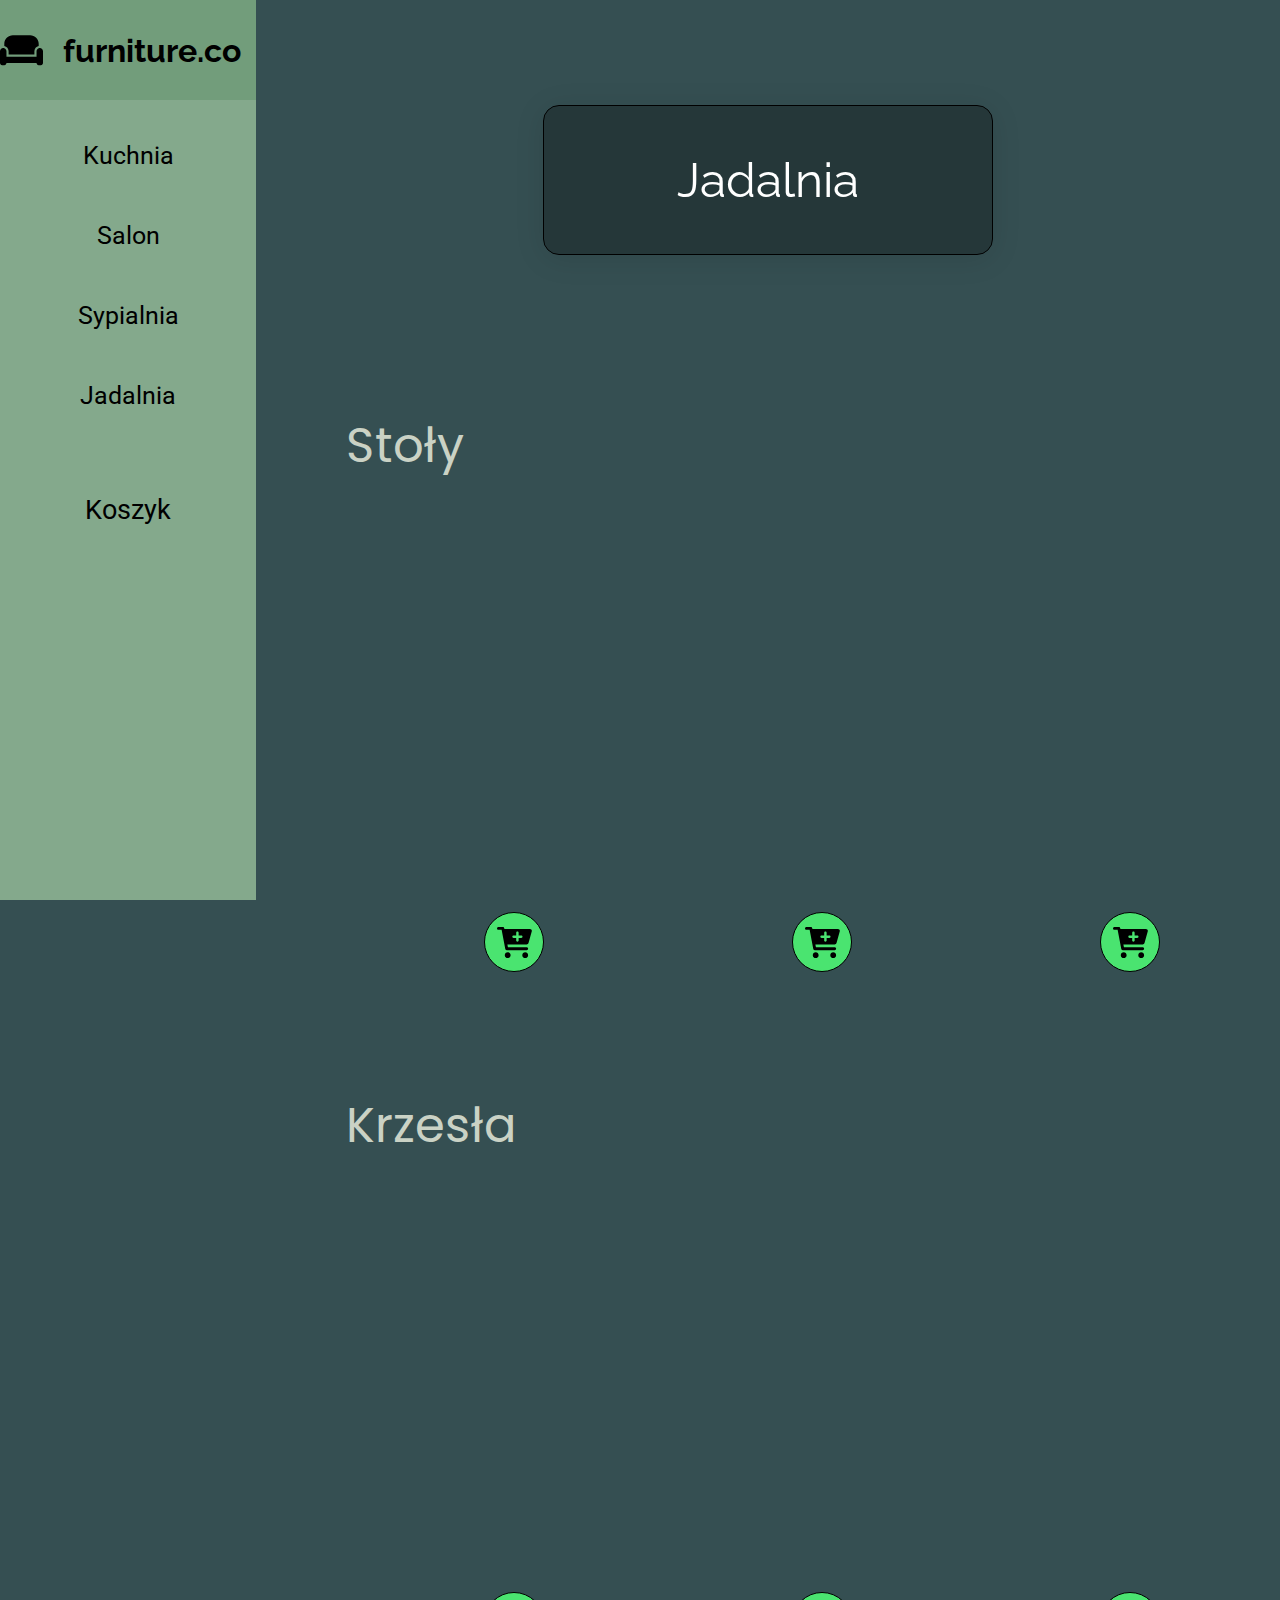
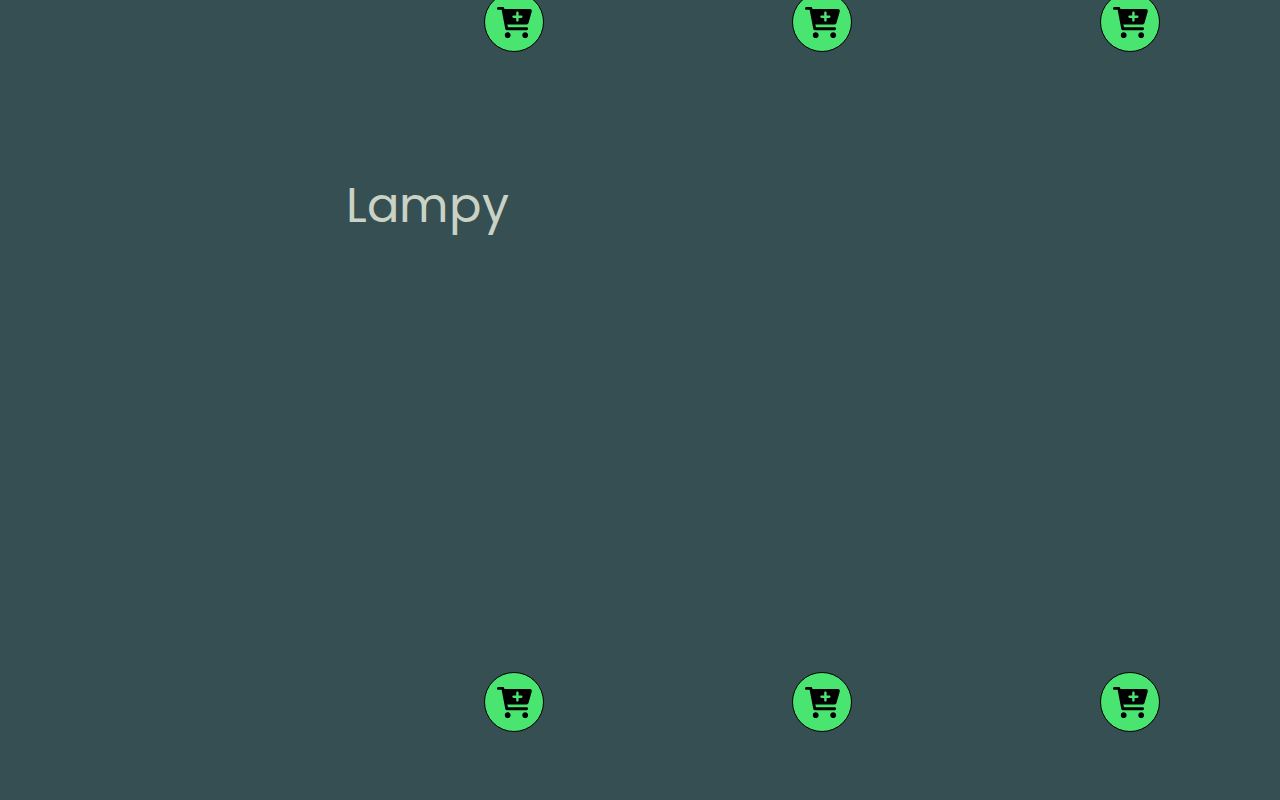
==== jadalnia.html @ c0ae1ecc "Add files via upload" ====
<!DOCTYPE html>
<html lang="en">
<head>
    <meta charset="UTF-8">
    <meta http-equiv="X-UA-Compatible" content="IE=edge">
    <meta name="viewport" content="width=device-width, initial-scale=1.0">
    <title>Document</title>
    <link rel="preconnect" href="https://fonts.googleapis.com">
    <link rel="preconnect" href="https://fonts.gstatic.com" crossorigin>
    <link href="https://fonts.googleapis.com/css2?family=Poppins&family=Raleway:wght@300&family=Roboto:wght@300&display=swap" rel="stylesheet">
    <link rel="stylesheet" href="style.css">
</head>
<body>
    <div class="sidebar">
        <a href="index.html" class="title">
            <svg xmlns="http://www.w3.org/2000/svg" viewBox="0 0 640 512"><path d="M64 160C64 89.3 121.3 32 192 32H448c70.7 0 128 57.3 128 128v33.6c-36.5 7.4-64 39.7-64 78.4v48H128V272c0-38.7-27.5-71-64-78.4V160zM544 272c0-20.9 13.4-38.7 32-45.3c5-1.8 10.4-2.7 16-2.7c26.5 0 48 21.5 48 48V448c0 17.7-14.3 32-32 32H576c-17.7 0-32-14.3-32-32H96c0 17.7-14.3 32-32 32H32c-17.7 0-32-14.3-32-32V272c0-26.5 21.5-48 48-48c5.6 0 11 1 16 2.7c18.6 6.6 32 24.4 32 45.3v48 32h32H512h32V320 272z"/></svg>
            <h1>furniture.co</h1>
        </a>
        <a class="sidebar-button" href="kuchnia.html">Kuchnia</a>
        <a class="sidebar-button" href="salon.html">Salon</a>
        <a class="sidebar-button" href="sypialnia.html">Sypialnia</a>
        <a class="sidebar-button" href="jadalnia.html">Jadalnia</a>
        <a class="sidebar-button koszyk" href="koszyk.html">Koszyk</a>
    </div>
    <div class="main">
        <div class="background-image jadalnia-image">
            <div class="text-container">
                <p class="glass-title">
                Jadalnia
                </p>
            </div>
        </div>
        <div class="item-category">
            <p class="title">Stoły</p>
            <div class="category-items">
                <div class="card-container stol1">
                    <div class="card-description"></div>
                    <button class="addtocart-button" id="stol1">
                        <svg xmlns="http://www.w3.org/2000/svg" viewBox="0 0 576 512"><path d="M24 0C10.7 0 0 10.7 0 24S10.7 48 24 48H76.1l60.3 316.5c2.2 11.3 12.1 19.5 23.6 19.5H488c13.3 0 24-10.7 24-24s-10.7-24-24-24H179.9l-9.1-48h317c14.3 0 26.9-9.5 30.8-23.3l54-192C578.3 52.3 563 32 541.8 32H122l-2.4-12.5C117.4 8.2 107.5 0 96 0H24zM176 512c26.5 0 48-21.5 48-48s-21.5-48-48-48s-48 21.5-48 48s21.5 48 48 48zm336-48c0-26.5-21.5-48-48-48s-48 21.5-48 48s21.5 48 48 48s48-21.5 48-48zM252 160c0-11 9-20 20-20h44V96c0-11 9-20 20-20s20 9 20 20v44h44c11 0 20 9 20 20s-9 20-20 20H356v44c0 11-9 20-20 20s-20-9-20-20V180H272c-11 0-20-9-20-20z"/></svg>
                    </button>
                </div>
                <div class="card-container stol2">
                    <div class="card-description"></div>
                    <button class="addtocart-button" id="stol2">
                        <svg xmlns="http://www.w3.org/2000/svg" viewBox="0 0 576 512"><path d="M24 0C10.7 0 0 10.7 0 24S10.7 48 24 48H76.1l60.3 316.5c2.2 11.3 12.1 19.5 23.6 19.5H488c13.3 0 24-10.7 24-24s-10.7-24-24-24H179.9l-9.1-48h317c14.3 0 26.9-9.5 30.8-23.3l54-192C578.3 52.3 563 32 541.8 32H122l-2.4-12.5C117.4 8.2 107.5 0 96 0H24zM176 512c26.5 0 48-21.5 48-48s-21.5-48-48-48s-48 21.5-48 48s21.5 48 48 48zm336-48c0-26.5-21.5-48-48-48s-48 21.5-48 48s21.5 48 48 48s48-21.5 48-48zM252 160c0-11 9-20 20-20h44V96c0-11 9-20 20-20s20 9 20 20v44h44c11 0 20 9 20 20s-9 20-20 20H356v44c0 11-9 20-20 20s-20-9-20-20V180H272c-11 0-20-9-20-20z"/></svg>
                    </button>
                </div>
                <div class="card-container stol3">
                    <div class="card-description"></div>
                    <button class="addtocart-button" id="stol3">
                        <svg xmlns="http://www.w3.org/2000/svg" viewBox="0 0 576 512"><path d="M24 0C10.7 0 0 10.7 0 24S10.7 48 24 48H76.1l60.3 316.5c2.2 11.3 12.1 19.5 23.6 19.5H488c13.3 0 24-10.7 24-24s-10.7-24-24-24H179.9l-9.1-48h317c14.3 0 26.9-9.5 30.8-23.3l54-192C578.3 52.3 563 32 541.8 32H122l-2.4-12.5C117.4 8.2 107.5 0 96 0H24zM176 512c26.5 0 48-21.5 48-48s-21.5-48-48-48s-48 21.5-48 48s21.5 48 48 48zm336-48c0-26.5-21.5-48-48-48s-48 21.5-48 48s21.5 48 48 48s48-21.5 48-48zM252 160c0-11 9-20 20-20h44V96c0-11 9-20 20-20s20 9 20 20v44h44c11 0 20 9 20 20s-9 20-20 20H356v44c0 11-9 20-20 20s-20-9-20-20V180H272c-11 0-20-9-20-20z"/></svg>
                    </button>
                </div>
            </div>
        </div>
        <div class="item-category">
            <p class="title">Krzesła</p>
            <div class="category-items">
                <div class="card-container krzeslo1">
                    <div class="card-description"></div>
                    <button class="addtocart-button" id="krzeslo1">
                        <svg xmlns="http://www.w3.org/2000/svg" viewBox="0 0 576 512"><path d="M24 0C10.7 0 0 10.7 0 24S10.7 48 24 48H76.1l60.3 316.5c2.2 11.3 12.1 19.5 23.6 19.5H488c13.3 0 24-10.7 24-24s-10.7-24-24-24H179.9l-9.1-48h317c14.3 0 26.9-9.5 30.8-23.3l54-192C578.3 52.3 563 32 541.8 32H122l-2.4-12.5C117.4 8.2 107.5 0 96 0H24zM176 512c26.5 0 48-21.5 48-48s-21.5-48-48-48s-48 21.5-48 48s21.5 48 48 48zm336-48c0-26.5-21.5-48-48-48s-48 21.5-48 48s21.5 48 48 48s48-21.5 48-48zM252 160c0-11 9-20 20-20h44V96c0-11 9-20 20-20s20 9 20 20v44h44c11 0 20 9 20 20s-9 20-20 20H356v44c0 11-9 20-20 20s-20-9-20-20V180H272c-11 0-20-9-20-20z"/></svg>
                    </button>
                </div>
                <div class="card-container krzeslo2">
                    <div class="card-description"></div>
                    <button class="addtocart-button" id="krzeslo2">
                        <svg xmlns="http://www.w3.org/2000/svg" viewBox="0 0 576 512"><path d="M24 0C10.7 0 0 10.7 0 24S10.7 48 24 48H76.1l60.3 316.5c2.2 11.3 12.1 19.5 23.6 19.5H488c13.3 0 24-10.7 24-24s-10.7-24-24-24H179.9l-9.1-48h317c14.3 0 26.9-9.5 30.8-23.3l54-192C578.3 52.3 563 32 541.8 32H122l-2.4-12.5C117.4 8.2 107.5 0 96 0H24zM176 512c26.5 0 48-21.5 48-48s-21.5-48-48-48s-48 21.5-48 48s21.5 48 48 48zm336-48c0-26.5-21.5-48-48-48s-48 21.5-48 48s21.5 48 48 48s48-21.5 48-48zM252 160c0-11 9-20 20-20h44V96c0-11 9-20 20-20s20 9 20 20v44h44c11 0 20 9 20 20s-9 20-20 20H356v44c0 11-9 20-20 20s-20-9-20-20V180H272c-11 0-20-9-20-20z"/></svg>
                    </button>
                </div>
                <div class="card-container krzeslo3">
                    <div class="card-description"></div>
                    <button class="addtocart-button" id="krzeslo3">
                        <svg xmlns="http://www.w3.org/2000/svg" viewBox="0 0 576 512"><path d="M24 0C10.7 0 0 10.7 0 24S10.7 48 24 48H76.1l60.3 316.5c2.2 11.3 12.1 19.5 23.6 19.5H488c13.3 0 24-10.7 24-24s-10.7-24-24-24H179.9l-9.1-48h317c14.3 0 26.9-9.5 30.8-23.3l54-192C578.3 52.3 563 32 541.8 32H122l-2.4-12.5C117.4 8.2 107.5 0 96 0H24zM176 512c26.5 0 48-21.5 48-48s-21.5-48-48-48s-48 21.5-48 48s21.5 48 48 48zm336-48c0-26.5-21.5-48-48-48s-48 21.5-48 48s21.5 48 48 48s48-21.5 48-48zM252 160c0-11 9-20 20-20h44V96c0-11 9-20 20-20s20 9 20 20v44h44c11 0 20 9 20 20s-9 20-20 20H356v44c0 11-9 20-20 20s-20-9-20-20V180H272c-11 0-20-9-20-20z"/></svg>
                    </button>
                </div>
            </div>
        </div>
        <div class="item-category">
            <p class="title">Lampy</p>
            <div class="category-items">
                <div class="card-container lampa1">
                    <div class="card-description"></div>
                    <button class="addtocart-button" id="lampa1">
                        <svg xmlns="http://www.w3.org/2000/svg" viewBox="0 0 576 512"><path d="M24 0C10.7 0 0 10.7 0 24S10.7 48 24 48H76.1l60.3 316.5c2.2 11.3 12.1 19.5 23.6 19.5H488c13.3 0 24-10.7 24-24s-10.7-24-24-24H179.9l-9.1-48h317c14.3 0 26.9-9.5 30.8-23.3l54-192C578.3 52.3 563 32 541.8 32H122l-2.4-12.5C117.4 8.2 107.5 0 96 0H24zM176 512c26.5 0 48-21.5 48-48s-21.5-48-48-48s-48 21.5-48 48s21.5 48 48 48zm336-48c0-26.5-21.5-48-48-48s-48 21.5-48 48s21.5 48 48 48s48-21.5 48-48zM252 160c0-11 9-20 20-20h44V96c0-11 9-20 20-20s20 9 20 20v44h44c11 0 20 9 20 20s-9 20-20 20H356v44c0 11-9 20-20 20s-20-9-20-20V180H272c-11 0-20-9-20-20z"/></svg>
                    </button>
                </div>
                <div class="card-container lampa2">
                    <div class="card-description"></div>
                    <button class="addtocart-button" id="lampa2">
                        <svg xmlns="http://www.w3.org/2000/svg" viewBox="0 0 576 512"><path d="M24 0C10.7 0 0 10.7 0 24S10.7 48 24 48H76.1l60.3 316.5c2.2 11.3 12.1 19.5 23.6 19.5H488c13.3 0 24-10.7 24-24s-10.7-24-24-24H179.9l-9.1-48h317c14.3 0 26.9-9.5 30.8-23.3l54-192C578.3 52.3 563 32 541.8 32H122l-2.4-12.5C117.4 8.2 107.5 0 96 0H24zM176 512c26.5 0 48-21.5 48-48s-21.5-48-48-48s-48 21.5-48 48s21.5 48 48 48zm336-48c0-26.5-21.5-48-48-48s-48 21.5-48 48s21.5 48 48 48s48-21.5 48-48zM252 160c0-11 9-20 20-20h44V96c0-11 9-20 20-20s20 9 20 20v44h44c11 0 20 9 20 20s-9 20-20 20H356v44c0 11-9 20-20 20s-20-9-20-20V180H272c-11 0-20-9-20-20z"/></svg>
                    </button>
                </div>
                <div class="card-container lampa3">
                    <div class="card-description"></div>
                    <button class="addtocart-button" id="lampa3">
                        <svg xmlns="http://www.w3.org/2000/svg" viewBox="0 0 576 512"><path d="M24 0C10.7 0 0 10.7 0 24S10.7 48 24 48H76.1l60.3 316.5c2.2 11.3 12.1 19.5 23.6 19.5H488c13.3 0 24-10.7 24-24s-10.7-24-24-24H179.9l-9.1-48h317c14.3 0 26.9-9.5 30.8-23.3l54-192C578.3 52.3 563 32 541.8 32H122l-2.4-12.5C117.4 8.2 107.5 0 96 0H24zM176 512c26.5 0 48-21.5 48-48s-21.5-48-48-48s-48 21.5-48 48s21.5 48 48 48zm336-48c0-26.5-21.5-48-48-48s-48 21.5-48 48s21.5 48 48 48s48-21.5 48-48zM252 160c0-11 9-20 20-20h44V96c0-11 9-20 20-20s20 9 20 20v44h44c11 0 20 9 20 20s-9 20-20 20H356v44c0 11-9 20-20 20s-20-9-20-20V180H272c-11 0-20-9-20-20z"/></svg>
                    </button>
                </div>
            </div>
        </div>
    </div>
    <script src="script/script.js"></script>
</body>
</html>
---- style.css ----
/*
https://coolors.co/palette/8ecae6-219ebc-023047-ffb703-fb8500
https://coolors.co/palette/cad2c5-84a98c-52796f-354f52-2f3e46

*/
*{
    margin: 0;
    padding: 0;
    box-sizing: border-box;
}
html{
    background-color: #354F52;
}
/*  główna część strony     */
.main{
    min-height: 100vh;
    height: 100%;
    width: 80vw;
    color: #CAD2C5;
    float: right;
}
.image-container{
    width: 100%;
    height: 44vh;
    padding: 2vh 5%;
    background-color: hsl(199, 64%, 70%);
}
.main .background-image{
    width: 100%;
    border-radius: 5px;
    background-size: cover;
    background-repeat: no-repeat;
    background-position: center;
    display: flex;
    justify-content: center;
    align-items: center;
}
.index-image{
    background: url("mainbg_images/room2.jpeg");
    height: 40vh;
}
.kuchnia-image{
    background: url("https://source.unsplash.com/random/?kitchen");
    height: 40vh;
}
.salon-image{
    background: url("https://source.unsplash.com/random/?living room");
    height: 40vh;
}
.sypialnia-image{
    background: url("https://source.unsplash.com/random/?bedroom");
    height: 40vh;
}
.jadalnia-image{
    background: url("https://source.unsplash.com/random/?dining room");
    height: 40vh;
}
.cart-image{
    background: url("mainbg_images/kasa-fiskalna.jpg");
    height: 30vh;
}
.text-container{
    width: 450px;
    height: 150px;
    display: flex;
    justify-content: center;
    align-items: center;
    /* From https://css.glass */
    background: rgba(0, 0, 0, 0.3);
    border-radius: 16px;
    box-shadow: 0 4px 30px rgba(0, 0, 0, 0.1);
    backdrop-filter: blur(3px);
    -webkit-backdrop-filter: blur(3px);
    border: 1px solid rgba(0, 0, 0, 1);
}
.glass-title{
    color: white;
    font-size: 3em;
    font-family: 'Raleway', sans-serif;
}
.website-description{
    font-size: 2em;
    margin: 4vh 5vw 0;
    line-height: 1.3em;
    letter-spacing: 0.5px;
    font-family: 'Roboto', sans-serif;
}
.website-description p{
    margin: 40px 0;
}
.website-description .title{
    font-size: 1.25em;
}
/* zawartość sklepu /  karty z przedmiotami*/
.item-category{
    width: 100%;
    height:600px;
    padding: 50px;
    margin-bottom: 80px;
}
.item-category .title{
    font-size: 3em;
    margin-bottom: 20px;
    margin-left: 40px;
    font-family: 'Poppins', sans-serif;
}
.category-items{
    display: flex;
    flex-direction: row;
    justify-content: space-evenly;
}
.card-container{
    height: 500px;
    width: 400px;
    border-radius: 20px;
    transition: 0.3s;
    position: relative;
    margin-right: 40px;
}
.card-container:hover{
    transform: scale(1.02);
}
.card-description{
    height: 25%;
    width: 100%;
    position: absolute;
    bottom: 0;
    border-bottom-left-radius: 20px;
    border-bottom-right-radius: 20px;
    transition: 0.5s;
    display: flex;
    padding-left: 25%;
    align-items: center;
    font-family: 'Poppins', sans-serif;
    opacity: 0;
    font-size: 1.5em;
}
.card-container:hover .card-description{
    background-color: rgba(0, 0, 0, 0.5);
    color: white;
    opacity: 1;
}
.addtocart-button{
    position: absolute;
    background-color: #4ae470;
    right: 30px;
    bottom: 30px;
    width: 60px;
    height: 60px;
    border: 1px solid black;
    border-radius: 100%;
    display: flex;
    align-items: center;
    justify-content: center;
    transition: 0.08s;
    
}
.addtocart-button svg{
    height: 35px;
    width: 35px;
}

.shopping-list-container{
    padding: 15px;
    margin: 30px 50px;
    font-size: 2em;
    width: 600px;
    min-height: 450px;
    /* From https://css.glass */
    background: rgba(47, 62, 70, 0.7);
    border-radius: 16px;
    box-shadow: 0 4px 30px rgba(0, 0, 0, 0.1);
    backdrop-filter: blur(7.5px);
    -webkit-backdrop-filter: blur(7.5px);
    border: 1px solid rgba(47, 62, 70, 0.27);
}
.shopping-list-container p{
    text-align: center;
}
.shopping-list-wrapper{
    display: flex;
    justify-content: space-between;
    font-size: 0.8em;
}
.shopping-list-items{
    list-style-position: inside;
}
.shopping-list-prices{
    list-style: none;
}

/*  sidebar */

.sidebar{
    height: 100vh;
    width: 20vw;
    display: flex;
    position: fixed;
    flex-direction: column;
    background-color: #84A98C;
}
.sidebar .title{
    height: 100px;
    width: 100%;
    display: flex;
    flex-direction: row;
    justify-content: center;
    align-items: center;
    font-family: 'Raleway', sans-serif;
    background-color: hsl(133, 18%, 53%);
    margin-bottom: 15px;
    text-decoration: none;
    color: black;
}
.sidebar .title svg{
    width: 50px;
    margin-right: 20px;
}
.sidebar .title h1{
    justify-content: center;
    margin: 10px 0px;
    margin-right: 15px;
    text-align: center;
}
.sidebar-button{
    width: 100%;
    height: 70px;
    margin: 5px 0;
    background: none;
    display: flex;
    border: none;
    justify-content: center;
    align-items: center;
    transition: 0.4s;
    font-size: 1.55em;
    text-decoration: none;
    color: black;
    font-family: 'Roboto', sans-serif;
}
.koszyk{
    margin-top: 30px;
    font-size: 1.7em;
    height: 90px;
}
.sidebar-button:hover, .sidebar-button:focus{
    box-shadow: inset 20vw 0 0 0 rgba(11, 1, 48, 0.075);
}
.sidebar-button:hover, .sidebar-button:focus{
    box-shadow: inset 20vw 0 0 0 rgba(0, 0, 0, 0.075);
}
/*  linki do zdjęć   */
/*kuchnia*/
.kuchenka1{
    background: url(./images/kuchnia/kuchenka1.jpg);
}
.kuchenka2{
    background: url(./images/kuchnia/kuchenka2.jpg);
}
.kuchenka3{
    background: url(./images/kuchnia/kuchenka3.jpg);
}
.lodowka1{
    background: url(./images/kuchnia/lodowka1.jpg);
}
.lodowka2{
    background: url(./images/kuchnia/lodowka2.jpg);
}
.lodowka3{
    background: url(./images/kuchnia/lodowka3.jpg);
}
.zmywarka1{
    background: url(./images/kuchnia/zmywarka1.jpg);
}
.zmywarka2{
    background: url(./images/kuchnia/zmywarka2.jpg);
}
.zmywarka3{
    background: url(./images/kuchnia/zmywarka3.jpg);
}
/*salon*/
.kanapa1{
    background: url(./images/salon/kanapa1.jpg);
}
.kanapa2{
    background: url(./images/salon/kanapa2.jpg);
}
.kanapa3{
    background: url(./images/salon/kanapa3.jpg);
}
.fotel1{
    background: url(./images/salon/fotel1.jpg);
}
.fotel2{
    background: url(./images/salon/fotel2.jpg);
}
.fotel3{
    background: url(./images/salon/fotel3.jpg);
}
.kstolik1{
    background: url(./images/salon/kstolik1.jpg);
}
.kstolik2{
    background: url(./images/salon/kstolik2.jpg);
}
.kstolik3{
    background: url(./images/salon/kstolik3.jpg);
}
/*sypialnia*/
.lozko1{
    background: url(./images/sypialnia/lozko1.jpg);
}
.lozko2{
    background: url(./images/sypialnia/lozko2.jpg);
}
.lozko3{
    background: url(./images/sypialnia/lozko3.jpg);
}
.nstolik1{
    background: url(./images/sypialnia/nstolik1.jpg);
}
.nstolik2{
    background: url(./images/sypialnia/nstolik2.jpg);
}
.nstolik3{
    background: url(./images/sypialnia/nstolik3.jpg);
}
.szafa1{
    background: url(./images/sypialnia/szafa1.jpg);
}
.szafa2{
    background: url(./images/sypialnia/szafa2.jpg);
}
.szafa3{
    background: url(./images/sypialnia/szafa3.jpg);
}
/*jadalnia*/
.stol1{
    background: url(./images/jadalnia/stol1.jpg);
}
.stol2{
    background: url(./images/jadalnia/stol2.jpg);
}
.stol3{
    background: url(./images/jadalnia/stol3.jpg);
}
.krzeslo1{
    background: url(./images/jadalnia/krzeslo1.jpg);
}
.krzeslo2{
    background: url(./images/jadalnia/krzeslo2.jpg);
}
.krzeslo3{
    background: url(./images/jadalnia/krzeslo3.jpg);
}
.lampa1{
    background: url(./images/jadalnia/lampa1.jpg);
}
.lampa2{
    background: url(./images/jadalnia/lampa2.jpg);
}
.lampa3{
    background: url(./images/jadalnia/lampa3.jpg);
}
.card-container{
    background-size: cover;
    background-repeat: no-repeat;
    background-position: center;
}
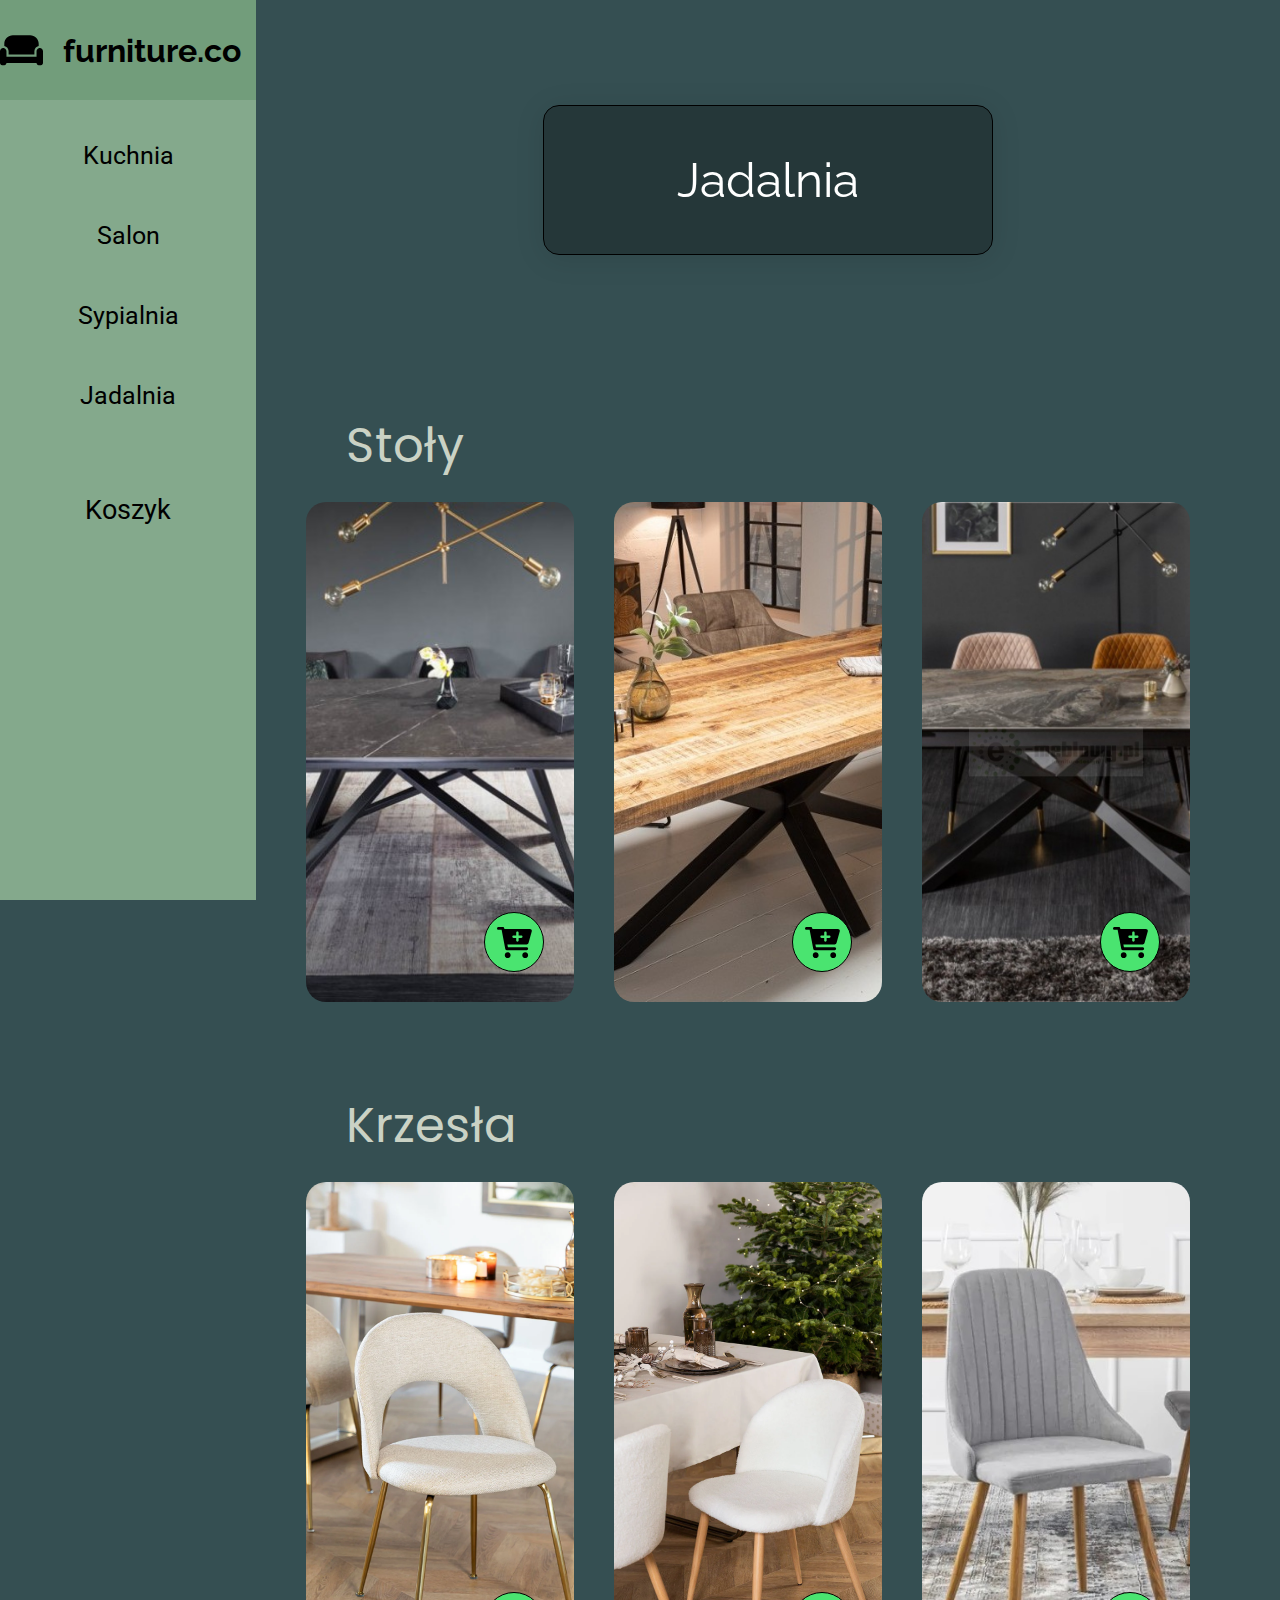
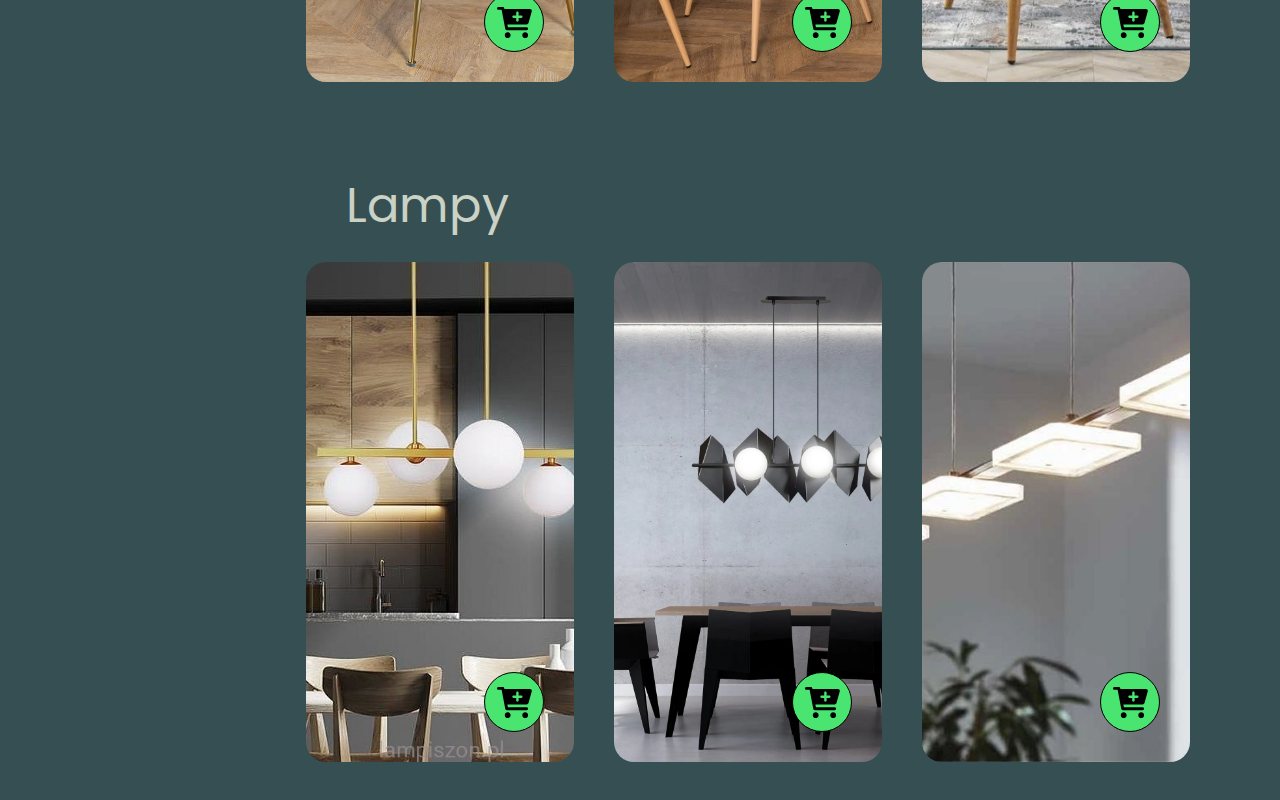
==== commit 1f9da2ca: "Add files via upload" ====
--- a/jadalnia.html
+++ b/jadalnia.html
@@ -1,5 +1,5 @@
 <!DOCTYPE html>
-<html lang="en">
+<html lang="pl">
 <head>
     <meta charset="UTF-8">
     <meta http-equiv="X-UA-Compatible" content="IE=edge">
@@ -9,6 +9,7 @@
     <link rel="preconnect" href="https://fonts.gstatic.com" crossorigin>
     <link href="https://fonts.googleapis.com/css2?family=Poppins&family=Raleway:wght@300&family=Roboto:wght@300&display=swap" rel="stylesheet">
     <link rel="stylesheet" href="style.css">
+    <link rel="icon" href="page-icon.ico" type="image/icon type">
 </head>
 <body>
     <div class="sidebar">
--- a/style.css
+++ b/style.css
@@ -173,6 +173,7 @@
     backdrop-filter: blur(7.5px);
     -webkit-backdrop-filter: blur(7.5px);
     border: 1px solid rgba(47, 62, 70, 0.27);
+    font-family: 'Roboto', sans-serif;
 }
 .shopping-list-container p{
     text-align: center;
@@ -180,13 +181,17 @@
 .shopping-list-wrapper{
     display: flex;
     justify-content: space-between;
-    font-size: 0.8em;
-}
-.shopping-list-items{
+    font-size: 0.5em;
+}
+#shopping-list-items{
     list-style-position: inside;
 }
-.shopping-list-prices{
+#shopping-list-prices{
     list-style: none;
+}
+#empty-cart{
+    display: none;
+    font-size: 2em;
 }
 
 /*  sidebar */
@@ -242,6 +247,9 @@
     font-size: 1.7em;
     height: 90px;
 }
+.capitalize{
+    text-transform: capitalize;
+}
 .sidebar-button:hover, .sidebar-button:focus{
     box-shadow: inset 20vw 0 0 0 rgba(11, 1, 48, 0.075);
 }
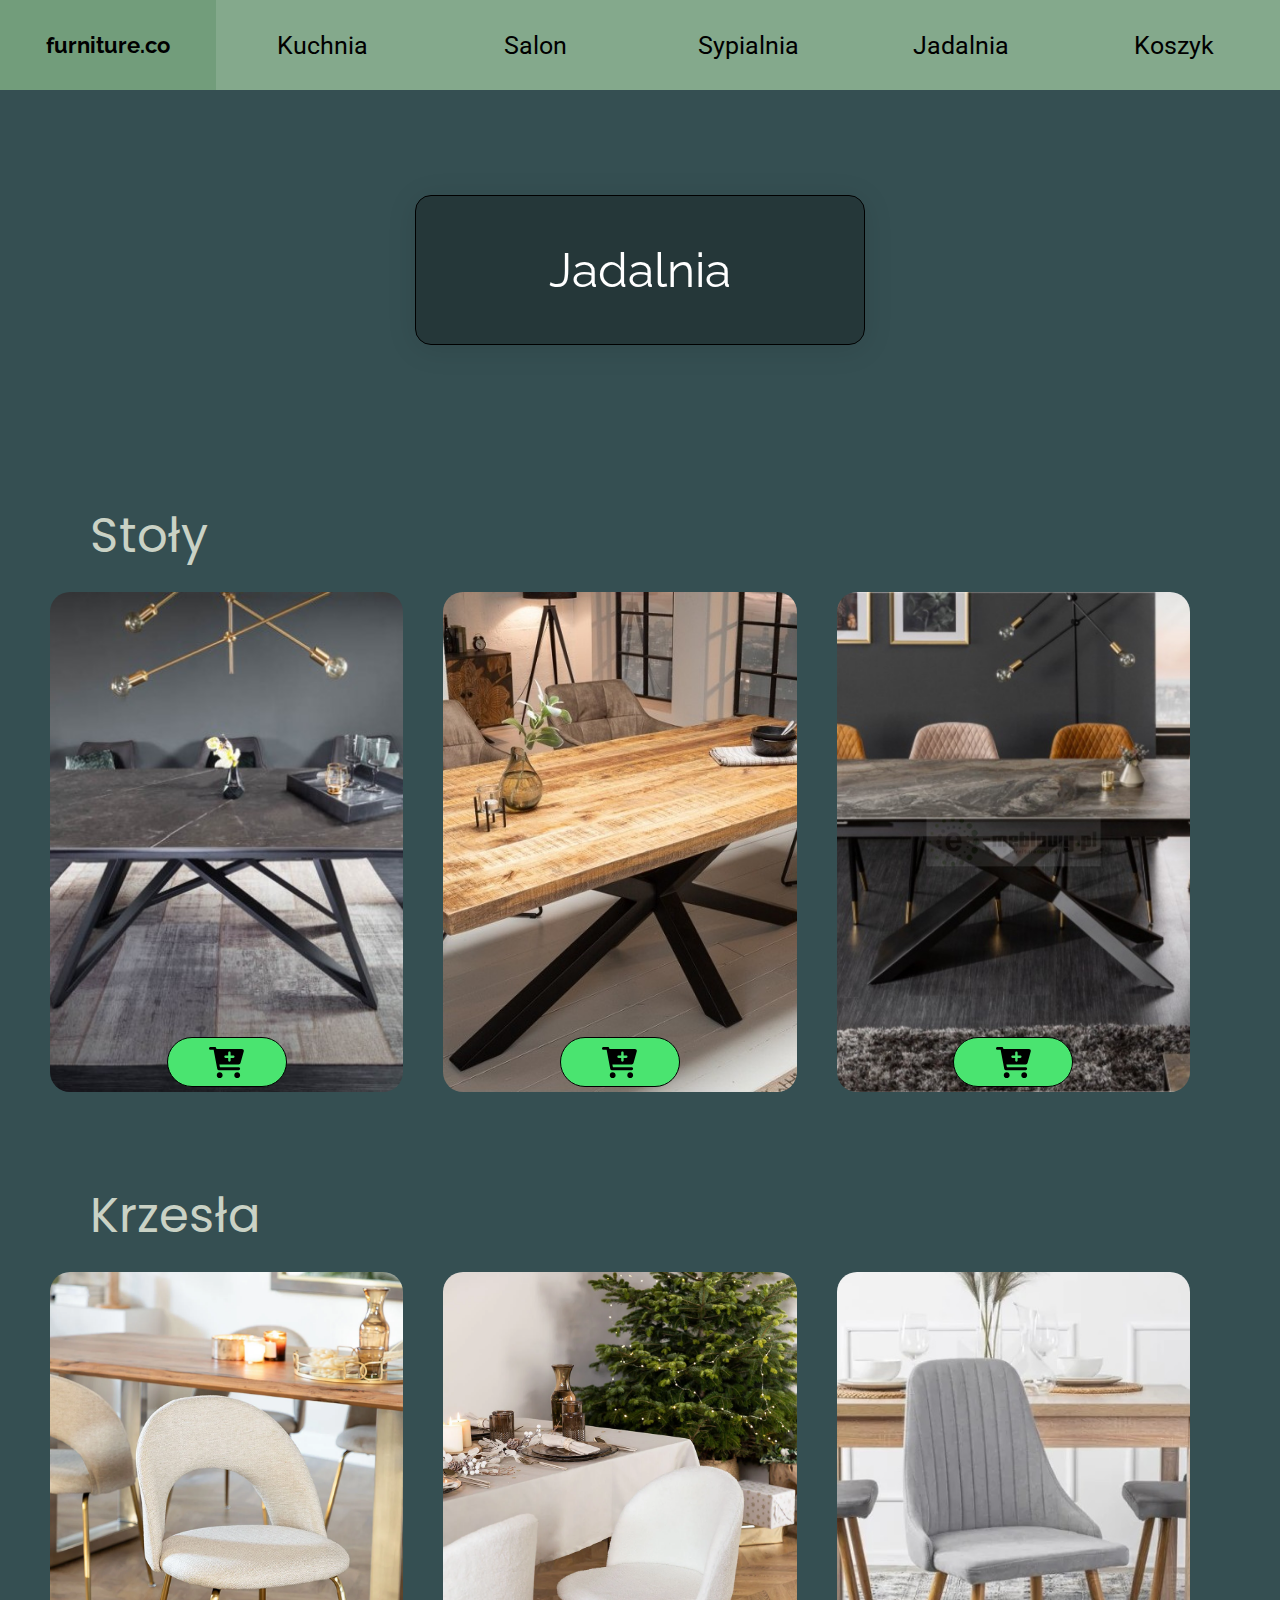
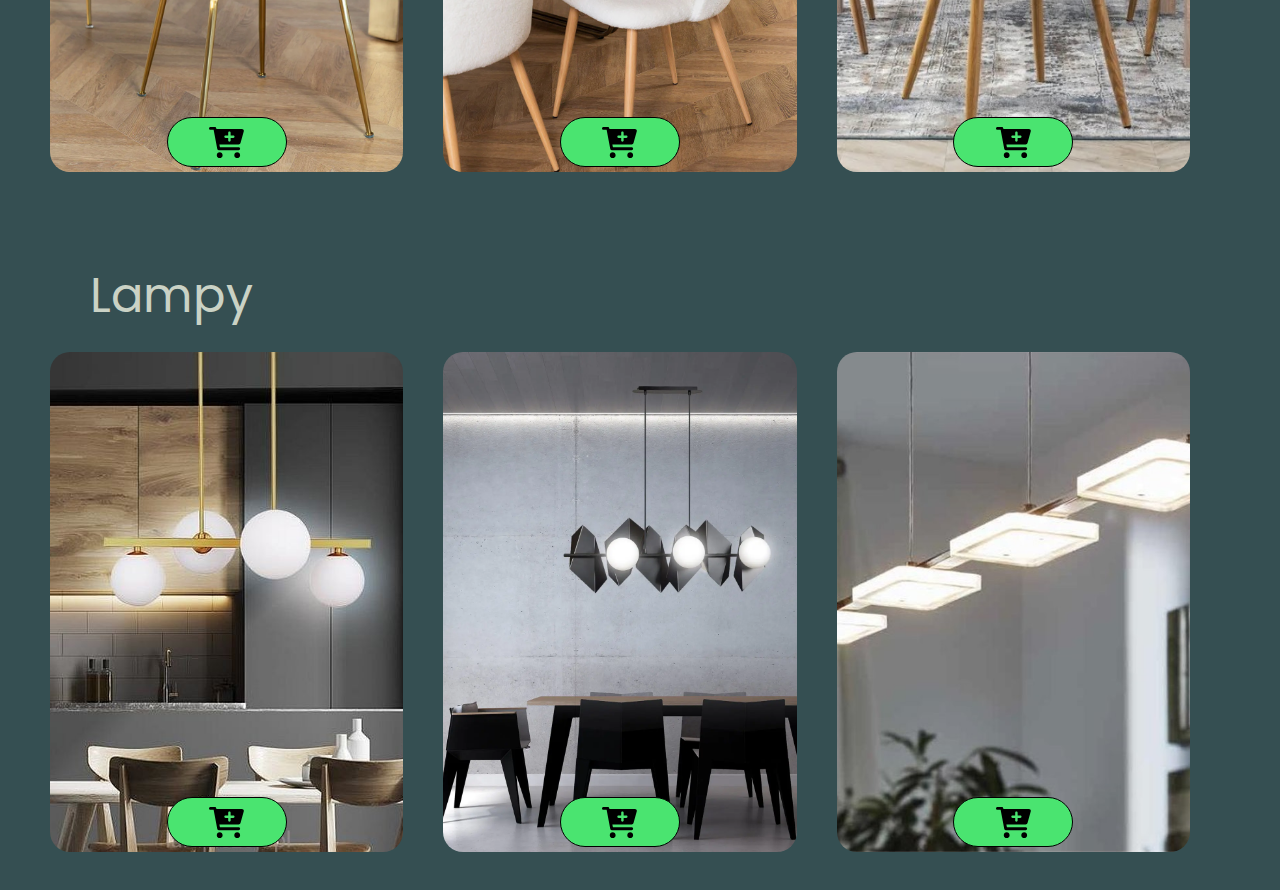
==== commit d9e13db1: "tytuly stron" ====
--- a/jadalnia.html
+++ b/jadalnia.html
@@ -4,7 +4,7 @@
     <meta charset="UTF-8">
     <meta http-equiv="X-UA-Compatible" content="IE=edge">
     <meta name="viewport" content="width=device-width, initial-scale=1.0">
-    <title>Document</title>
+    <title>Jadalnia</title>
     <link rel="preconnect" href="https://fonts.googleapis.com">
     <link rel="preconnect" href="https://fonts.gstatic.com" crossorigin>
     <link href="https://fonts.googleapis.com/css2?family=Poppins&family=Raleway:wght@300&family=Roboto:wght@300&display=swap" rel="stylesheet">
--- a/style.css
+++ b/style.css
@@ -116,6 +116,9 @@
     transition: 0.3s;
     position: relative;
     margin-right: 40px;
+    display: flex;
+    flex-direction: column;
+    justify-content: center;
 }
 .card-container:hover{
     transform: scale(1.02);
@@ -123,14 +126,15 @@
 .card-description{
     height: 25%;
     width: 100%;
+    padding-bottom: 35px;
     position: absolute;
     bottom: 0;
     border-bottom-left-radius: 20px;
     border-bottom-right-radius: 20px;
     transition: 0.5s;
     display: flex;
-    padding-left: 25%;
-    align-items: center;
+    align-items: center;
+    justify-content: center;
     font-family: 'Poppins', sans-serif;
     opacity: 0;
     font-size: 1.5em;
@@ -141,19 +145,21 @@
     opacity: 1;
 }
 .addtocart-button{
+    background-color: #4ae470;
     position: absolute;
-    background-color: #4ae470;
-    right: 30px;
-    bottom: 30px;
-    width: 60px;
-    height: 60px;
+    width: 120px;
+    height: 50px;
     border: 1px solid black;
-    border-radius: 100%;
+    border-radius: 50px;
     display: flex;
     align-items: center;
     justify-content: center;
     transition: 0.08s;
-    
+    position: absolute;
+    margin: 0 auto;
+    left: 0;
+    right: 0;
+    bottom: 5px;
 }
 .addtocart-button svg{
     height: 35px;
@@ -161,10 +167,9 @@
 }
 
 .shopping-list-container{
-    padding: 15px;
-    margin: 30px 50px;
+    margin: 1.5%;
     font-size: 2em;
-    width: 600px;
+    width: 44%;
     min-height: 450px;
     /* From https://css.glass */
     background: rgba(47, 62, 70, 0.7);
@@ -179,6 +184,7 @@
     text-align: center;
 }
 .shopping-list-wrapper{
+    padding: 30px;
     display: flex;
     justify-content: space-between;
     font-size: 0.5em;
@@ -193,7 +199,95 @@
     display: none;
     font-size: 2em;
 }
+.shopping-list-wrapper p{
+    margin-top: 100px;
+}
+.cart-content-wrapper{
+    box-sizing: content-box;
+    width: 100%;
+    display: flex;
+    justify-content: space-between;
+}
+#shopping-list-items li{
+    text-transform: capitalize;
+}
+.checkout{
+    width: 50%;
+    font-family: 'Roboto', sans-serif;
+    display: flex;
+    justify-content: center;
+    flex-direction: column;
+}
 
+.checkout h1{
+    width: fit-content;
+    margin: 30px auto 0;
+}
+.payment-form{
+    width: 100%;
+    min-height: 500px;
+    display: flex;
+    justify-content: center;
+    align-items: center;
+    flex-direction: column;
+}
+.row, .final-price{
+    width: 90%;
+    display: flex;
+    justify-content: space-around;
+}
+.payment-form input{
+    box-sizing: border-box;
+    margin: 5px 10px;
+    width: 50%;
+    padding: 6px 10px;
+    height: 50px;
+    border: 0;
+    border-radius: 4px;
+    font-family: 'Poppins', sans-serif;
+    background-color: aliceblue;
+    outline: none;
+    border: black solid 2px;
+    transition: 0.5s;
+}
+.payment-form input:focus{
+    border: #84A98C solid 2px;
+}
+.inputs{
+    display: flex;
+    flex-direction: row;
+    justify-content: space-evenly;
+    width: 60%;
+}
+.inputs input{
+    width: 50%;
+}
+#adress{
+    width: 100%;
+}
+#email{
+    width: 100%;
+}
+#company{
+    width: 100%;
+}
+#telephone{
+    width: 100%;
+}
+.final-price .label, #final-price{
+    font-size: 1.8em;
+    text-align: center;
+    display: flex;
+    justify-content: center;
+    align-items: center;
+}
+.final-price .label{
+    width: 40%;
+}
+#zakup{
+    background-color: rgb(128, 182, 243);
+    font-size: 1.5em;
+}
 /*  sidebar */
 
 .sidebar{
@@ -207,6 +301,7 @@
 .sidebar .title{
     height: 100px;
     width: 100%;
+    padding: 10px;
     display: flex;
     flex-direction: row;
     justify-content: center;
@@ -247,15 +342,122 @@
     font-size: 1.7em;
     height: 90px;
 }
-.capitalize{
-    text-transform: capitalize;
-}
 .sidebar-button:hover, .sidebar-button:focus{
     box-shadow: inset 20vw 0 0 0 rgba(11, 1, 48, 0.075);
 }
-.sidebar-button:hover, .sidebar-button:focus{
-    box-shadow: inset 20vw 0 0 0 rgba(0, 0, 0, 0.075);
-}
+@media only screen and (max-width: 1280px) {
+    .main{
+        width: 100vw;
+        padding-top: 10vh;
+    }
+    .sidebar{
+        height: 10vh;
+        width: 100vw;
+        display: flex;
+        position: fixed;
+        flex-direction: row;
+        background-color: #84A98C;
+        z-index: 10;
+    }
+    .sidebar .title{
+        height: 100%;
+        width: 20vw;
+        padding: 10px;
+        display: flex;
+        flex-direction: row;
+        justify-content: center;
+        align-items: center;
+        font-family: 'Raleway', sans-serif;
+        background-color: hsl(133, 18%, 53%);
+        margin-bottom: 15px;
+        text-decoration: none;
+        color: black;
+        font-size: 0.7em;
+    }
+    .sidebar .title svg{
+        display: none;
+    }
+    .sidebar .title h1{
+        justify-content: center;
+        margin: 10px 0px;
+        text-align: center;
+    }
+    .sidebar-button{
+        width: 20vw;
+        height: 100%;
+        margin: 0;
+        background: none;
+        display: flex;
+        border: none;
+        justify-content: center;
+        align-items: center;
+        transition: 0.4s;
+        font-size: 1.55em;
+        text-decoration: none;
+        color: black;
+        font-family: 'Roboto', sans-serif;
+    }
+    .background-image{
+        z-index: -1;
+    }
+    .shopping-list-container{
+        padding: 15px;
+        margin: 30px 5%;
+        font-size: 2.5em;
+        width: 90%;
+        min-height: 450px;
+        /* From https://css.glass */
+        background: rgba(47, 62, 70, 0.7);
+        border-radius: 16px;
+        box-shadow: 0 4px 30px rgba(0, 0, 0, 0.1);
+        backdrop-filter: blur(7.5px);
+        -webkit-backdrop-filter: blur(7.5px);
+        border: 1px solid rgba(47, 62, 70, 0.27);
+        font-family: 'Roboto', sans-serif;
+    }
+    .checkout{
+        width: 100%;
+    }
+    .cart-content-wrapper{
+        justify-content: space-between;
+        flex-direction: column;
+        width: 100%;
+    }
+    
+  }
+  @media only screen and (max-width: 860px) {
+    .category-items{
+        flex-direction: column;
+        width: 100%;
+        display: flex;
+        justify-content: space-between;
+        align-items: center;
+        margin: 0 auto;
+    }
+    .item-category{
+        height: 1600px;
+        margin-bottom: 150px;
+    }
+    .card-container{
+        margin: 0;
+        width: 100%;
+        margin-bottom: 30px;
+    }
+    .card-container{
+        height: 500px;
+        width: 600px;
+        border-radius: 20px;
+        transition: 0.3s;
+        position: relative;
+        margin-right: 0;
+        display: flex;
+        flex-direction: column;
+        justify-content: center;
+    }
+    .cart-content-wrapper{
+        width: 100%;
+    }
+  }
 /*  linki do zdjęć   */
 /*kuchnia*/
 .kuchenka1{
@@ -373,4 +575,4 @@
     background-size: cover;
     background-repeat: no-repeat;
     background-position: center;
-}+}
